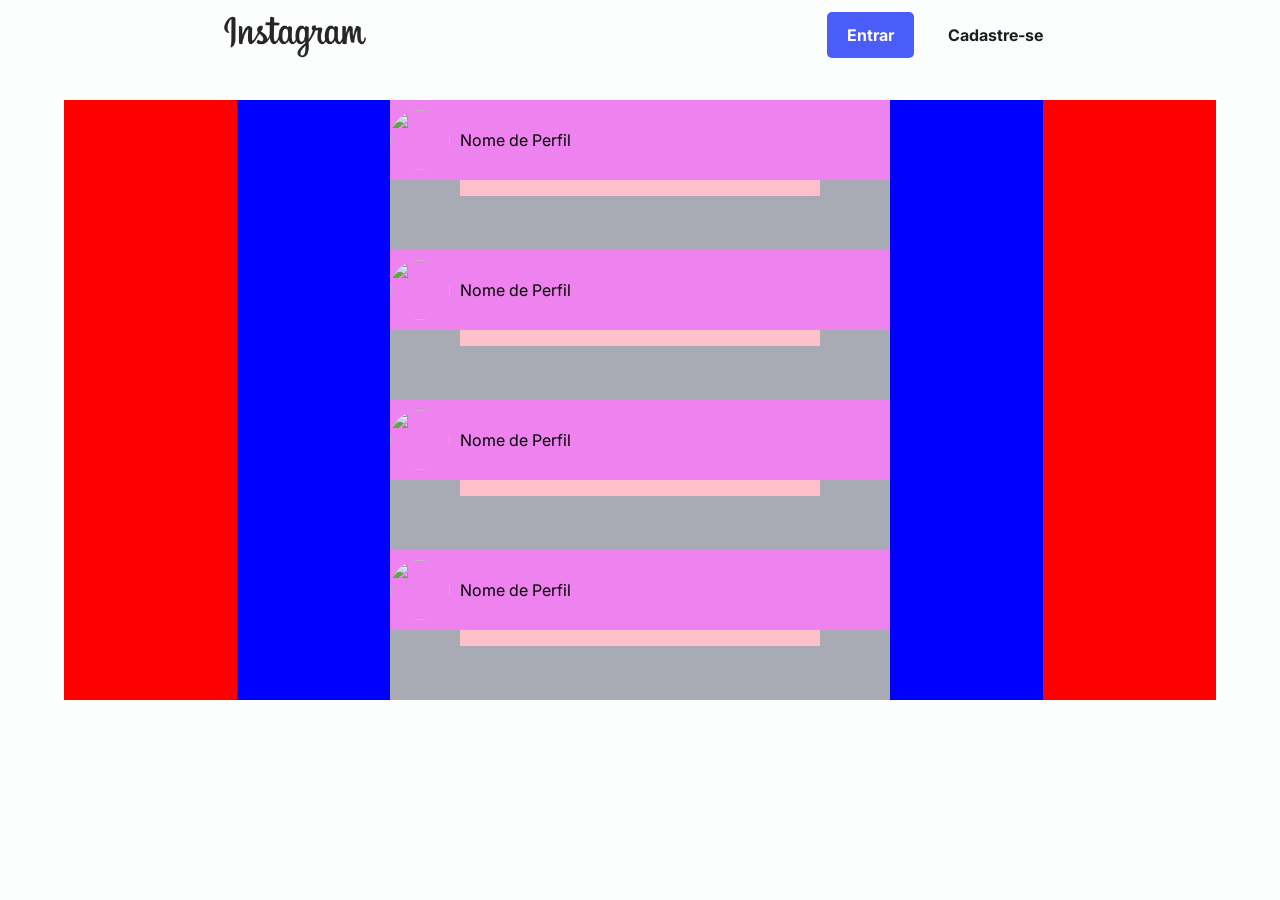
==== fypage.html @ e9881c2b "Iniciando tela de fy" ====
<!DOCTYPE html>
<html lang="pt-br">

<head>
    <meta charset="UTF-8">
    <meta name="viewport" content="width=device-width, initial-scale=1.0">
    <link rel="stylesheet" href="styles/reset.css">
    <link rel="stylesheet" href="styles/stylefypage.css">
    <title>Document</title>
</head>

<body>
    <nav id="navigation">
        <img src="assets/Instagram_logo.svg.webp" alt="logo Instagram">

        <div>
            <a id="login" href="">Entrar</a>
            <a id="cadastro" href="">Cadastre-se</a>
        </div>
    </nav>

    <main>
        <div id="container">
            <div class="container-slide">
                <div class="slide-perfil">
                    <img src="https://placehold.co/60x60" alt="">
                    <h1>Nome de Perfil</h1>
                </div>
                <div class="slide-foto"><img src="https://placehold.co/360x500" alt=""></div>
            </div>
            <div class="container-slide">
                <div class="slide-perfil">
                    <img src="https://placehold.co/60x60" alt="">
                    <h1>Nome de Perfil</h1>
                </div>
                <div class="slide-foto"><img src="https://placehold.co/360x500" alt=""></div>
            </div>
            <div class="container-slide">
                <div class="slide-perfil">
                    <img src="https://placehold.co/60x60" alt="">
                    <h1>Nome de Perfil</h1>
                </div>
                <div class="slide-foto"><img src="https://placehold.co/360x500" alt=""></div>
            </div>
            <div class="container-slide">
                <div class="slide-perfil">
                    <img src="https://placehold.co/60x60" alt="">
                    <h1>Nome de Perfil</h1>
                </div>
                <div class="slide-foto"><img src="https://placehold.co/360x500" alt=""></div>
            </div>
        </div>
    </main>
</body>

</html>
---- styles/stylefypage.css ----
@import url("https://fonts.googleapis.com/css2?family=Inter:wght@400;500;600;700;800&display=swap");

:root {
    --background-color: #fcfdfd;
    --texto-secundario: #a8aab4;
    --texto-principal: #1c1e21;
    --texto-azul: #4a5df9;
    --texto-vermelho: #f5142a;
}

#navigation {
    display: flex;
    align-items: center;
    justify-content: space-around;
    width: 100%;
    height: 70px;
    margin-bottom: 30px;
}

#navigation img {
    width: 150px;
}

#navigation div {
    display: flex;
    align-items: center;
    justify-content: space-around;
    width: 250px;
}

#navigation a {
    color: var(--texto-principal);
    font-weight: bold;
    text-decoration: none;
    transition-duration: 0.4s;
}

#navigation #login {
    padding: 15px 20px;
    color: white;
    background-color: var(--texto-azul);
    border-radius: 5px;

}

#navigation #login:hover {
    background-color: var(--background-color);
    color: var(--texto-azul);
    border: 1px solid var(--texto-azul);
}

#navigation #cadastro:hover {
    text-decoration-line: underline;
    text-decoration-style: solid;
    color: #4a5df9;
}

body {
    background-color: var(--background-color);
    font-family: "Inter", sans-serif;
}

main {
    width: 90%;
    height: 600px;
    margin: 0 auto;
    background-color: red;
}

#container {
    background-color: blue;
    width: 70%;
    height: 100%;
    margin: 0 auto;
    display: flex;
    flex-direction: column;
    align-items: center;
    justify-content: center;

    overflow-y: scroll;
    scroll-snap-type: y mandatory;
    scroll-behavior: smooth;
}

#container::-webkit-scrollbar {
    display: none;
}

.container-slide {
    background-color: #a8aab4;
    width: 500px;
    margin: 0 auto;
    height: 600px;
}

.slide-perfil {
    background-color: violet;
    width: 100%;
    height: 80px;

    display: flex;
    align-items: center;
    gap: 10px;
}

.slide-perfil img {
    width: 60px;
    height: 60px;
    border-radius: 100%;
}

.slide-foto {
    background-color: pink;
    margin: 0 auto;
    width: 360px;
    height: 500;
}
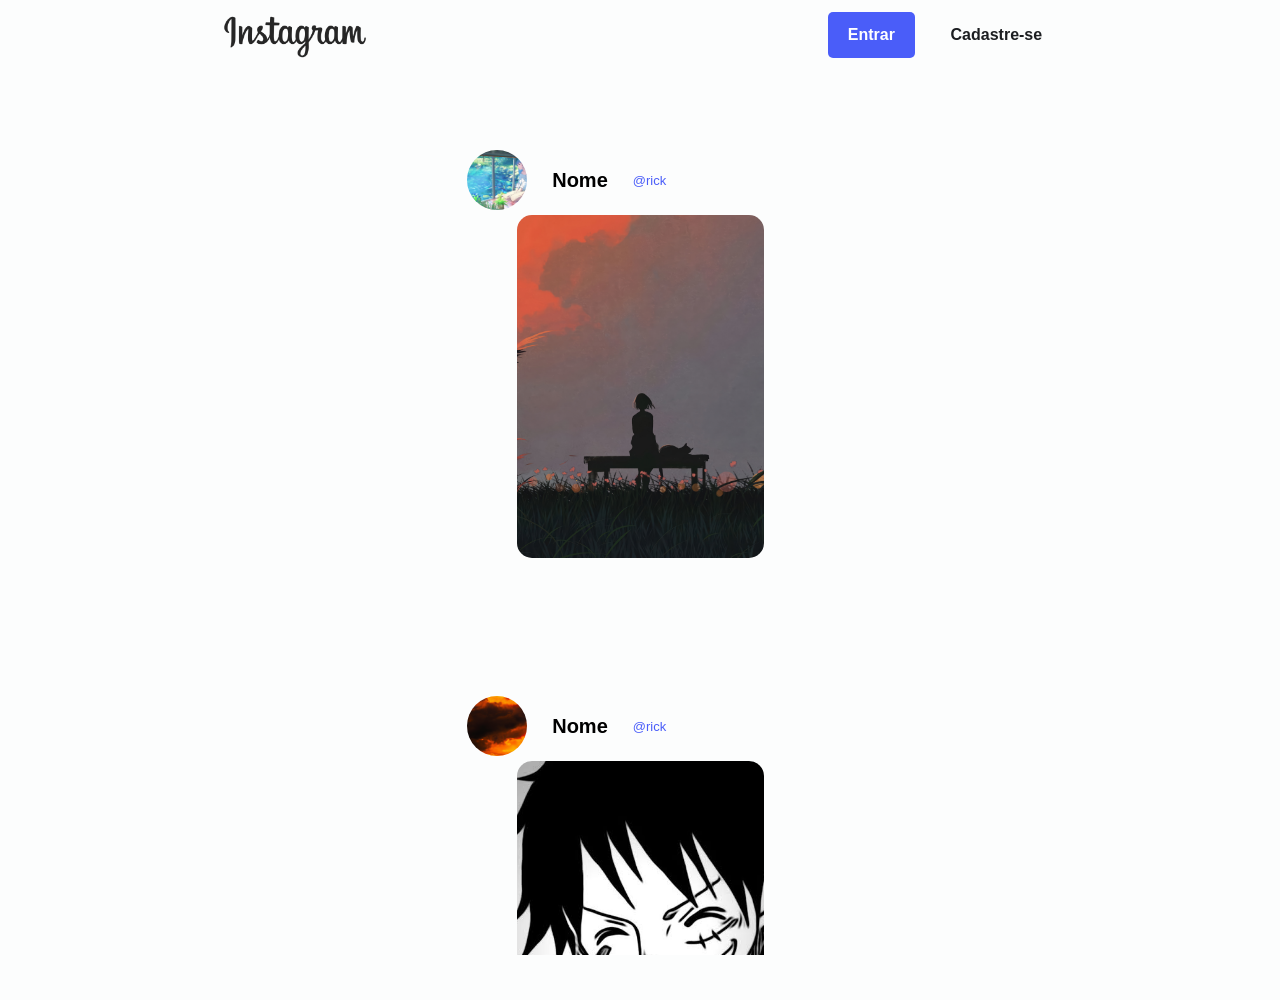
==== commit 0faa6f54: "Fy page com overflow" ====
--- a/fypage.html
+++ b/fypage.html
@@ -20,36 +20,30 @@
     </nav>
 
     <main>
-        <div id="container">
-            <div class="container-slide">
-                <div class="slide-perfil">
-                    <img src="https://placehold.co/60x60" alt="">
-                    <h1>Nome de Perfil</h1>
+        <div class="fy-container">
+            <div class="fy-slide">
+                <div class="slide-info">
+                    <img src="assets/anime-girl-blue-hair-nature-pond-butterfly-4k-wallpaper-uhdpaper.com-729@2@b.jpg"
+                        alt="">
+                    <h2>Nome</h2>
+                    <p>@rick</p>
                 </div>
-                <div class="slide-foto"><img src="https://placehold.co/360x500" alt=""></div>
+                <div class="slide-conteudo">
+                    <img src="assets/posts/anime-girl-with-cat-silhoutte-4k-wallpaper-uhdpaper.com-757@5@r.jpg" alt="">
+                </div>
             </div>
-            <div class="container-slide">
-                <div class="slide-perfil">
-                    <img src="https://placehold.co/60x60" alt="">
-                    <h1>Nome de Perfil</h1>
+            <div class="fy-slide">
+                <div class="slide-info">
+                    <img src="assets/posts/bruno-bd-v1uN0dlA9HA-unsplash.jpg" alt="">
+                    <h2>Nome</h2>
+                    <p>@rick</p>
                 </div>
-                <div class="slide-foto"><img src="https://placehold.co/360x500" alt=""></div>
-            </div>
-            <div class="container-slide">
-                <div class="slide-perfil">
-                    <img src="https://placehold.co/60x60" alt="">
-                    <h1>Nome de Perfil</h1>
+                <div class="slide-conteudo">
+                    <img src="assets/posts/images (1).jpg" alt="">
                 </div>
-                <div class="slide-foto"><img src="https://placehold.co/360x500" alt=""></div>
-            </div>
-            <div class="container-slide">
-                <div class="slide-perfil">
-                    <img src="https://placehold.co/60x60" alt="">
-                    <h1>Nome de Perfil</h1>
-                </div>
-                <div class="slide-foto"><img src="https://placehold.co/360x500" alt=""></div>
             </div>
         </div>
+
     </main>
 </body>
 
--- a/styles/stylefypage.css
+++ b/styles/stylefypage.css
@@ -58,60 +58,83 @@
 body {
     background-color: var(--background-color);
     font-family: "Inter", sans-serif;
+    margin: 0;
+    padding: 0;
+    height: 500px;
+    font-family: sans-serif;
 }
 
 main {
     width: 90%;
-    height: 600px;
+    height: 100vh;
     margin: 0 auto;
-    background-color: red;
+    /* background-color: rgb(255, 0, 179); */
+    overflow: hidden;
+
+    display: flex;
+    align-items: center;
 }
 
-#container {
-    background-color: blue;
-    width: 70%;
-    height: 100%;
-    margin: 0 auto;
-    display: flex;
-    flex-direction: column;
-    align-items: center;
-    justify-content: center;
-
+.fy-container {
+    width: 50%;
+    height: 90%;
     overflow-y: scroll;
     scroll-snap-type: y mandatory;
     scroll-behavior: smooth;
+    margin: 0 auto;
+
+    /* background-color: #4a5df9; */
+
+    display: flex;
+    flex-direction: column;
 }
 
-#container::-webkit-scrollbar {
+.fy-container::-webkit-scrollbar {
     display: none;
 }
 
-.container-slide {
-    background-color: #a8aab4;
-    width: 500px;
+.fy-slide {
+    width: 60%;
+    padding-bottom: 30px;
     margin: 0 auto;
-    height: 600px;
+    margin-bottom: 100px;
+    scroll-snap-align: start;
+    display: flex;
+    align-items: center;
+    flex-direction: column;
+
+    /* background-color: #67f94a; */
 }
 
-.slide-perfil {
-    background-color: violet;
+.slide-info {
+    /* background-color: #a8aab4; */
     width: 100%;
-    height: 80px;
-
+    height: 70px;
     display: flex;
     align-items: center;
-    gap: 10px;
+    gap: 25px;
 }
 
-.slide-perfil img {
+.slide-info h2 {
+    font-weight: bold;
+    font-size: 20px;
+}
+
+.slide-info p {
+    font-size: 13px;
+    color: var(--texto-azul);
+}
+
+.slide-info img {
+    border-radius: 50%;
     width: 60px;
     height: 60px;
-    border-radius: 100%;
+    object-fit: cover;
 }
 
-.slide-foto {
-    background-color: pink;
-    margin: 0 auto;
-    width: 360px;
-    height: 500;
+.slide-conteudo img {
+    border-radius: 15px;
+    width: 247px;
+    height: 343px;
+    object-fit: cover;
 }
